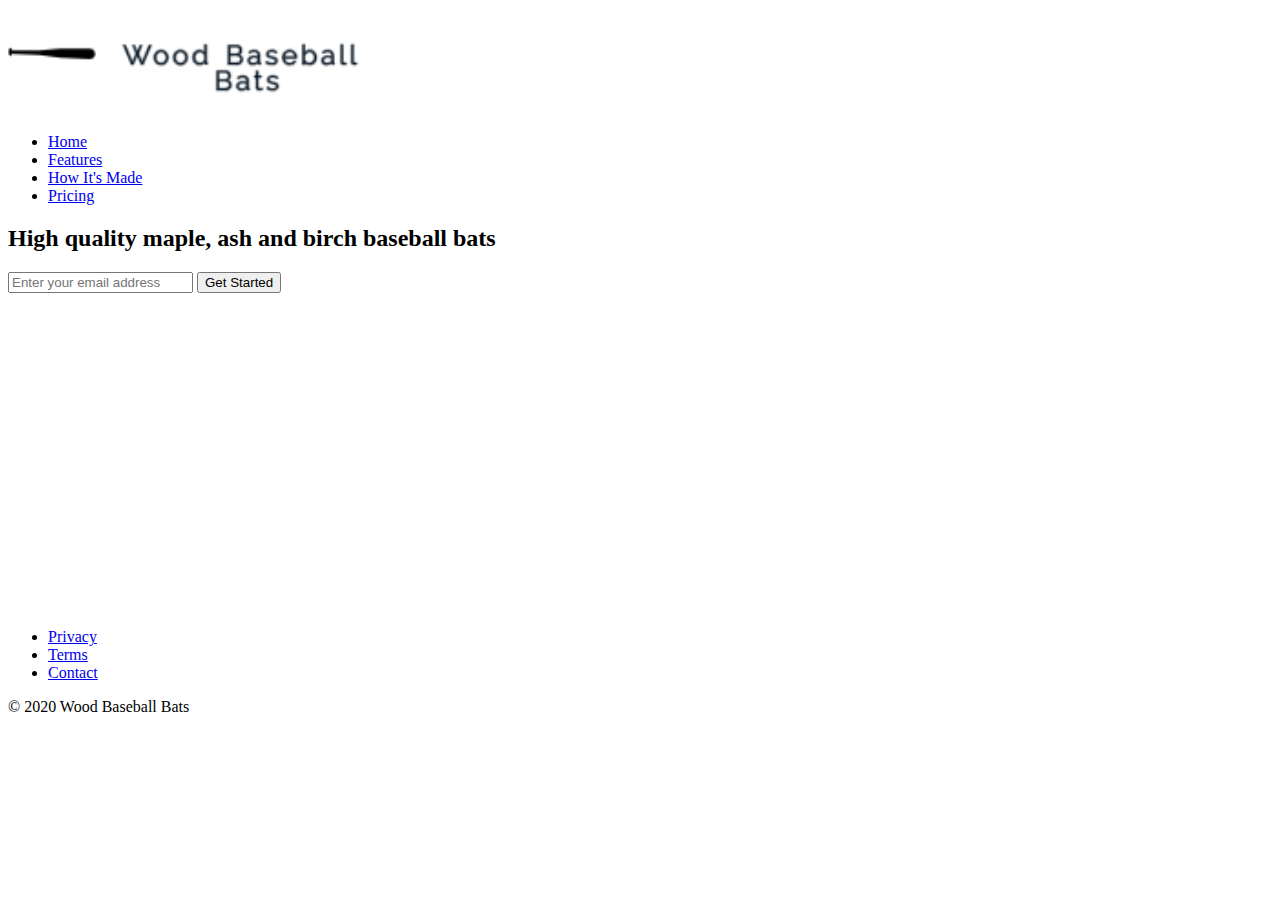
==== index.html @ bc37ed7e "html scaffold and logo" ====
<!DOCTYPE html>
<html>
  <head>
    <meta http-equiv="Content-Type" content="text/html;charset=UTF-8" />
    <meta name="viewport" content="width=device-width, initial-scale=1.0" />
    <title>Product Landing Page</title>
  </head>
  <body>
    <div id="wrapper">
      <header id="header">
        <div class="logo">
          <img
            id="header-img"
            src="images/LogoMakr_3PbUkw.png"
            alt="Wood Baseball Bats Logo"
          />
        </div>
        <nav id="nav-bar">
          <ul>
            <li><a class="nav-link" href="#home">Home</a></li>
            <li><a class="nav-link" href="#features">Features</a></li>
            <li><a class="nav-link" href="#how-its-made">How It's Made</a></li>
            <li><a class="nav-link" href="#pricing">Pricing</a></li>
          </ul>
        </nav>
      </header>
      <section id="hero">
        <h2>High quality maple, ash and birch baseball bats</h2>
        <form id="form" action="https://www.freecodecamp.com/email-submit">
          <input
            type="email"
            name="email"
            id="email"
            placeholder="Enter your email address"
            required
          />
          <input id="submit" type="submit" value="Get Started" />
        </form>
      </section>
      <div>
        <section id="features"></section>
        <section id="how-its-made">
          <iframe
            id="video"
            width="560"
            height="315"
            src="https://www.youtube.com/embed/3amQeoAXUeo"
            frameborder="0"
            allow="accelerometer; autoplay; encrypted-media; gyroscope; picture-in-picture"
            allowfullscreen
          ></iframe>
        </section>
        <section id="pricing"></section>
      </div>
      <footer>
        <ul>
          <li><a href="#">Privacy</a></li>
          <li><a href="#">Terms</a></li>
          <li><a href="#">Contact</a></li>
        </ul>
        &copy; 2020 Wood Baseball Bats
      </footer>
    </div>
  </body>
</html>
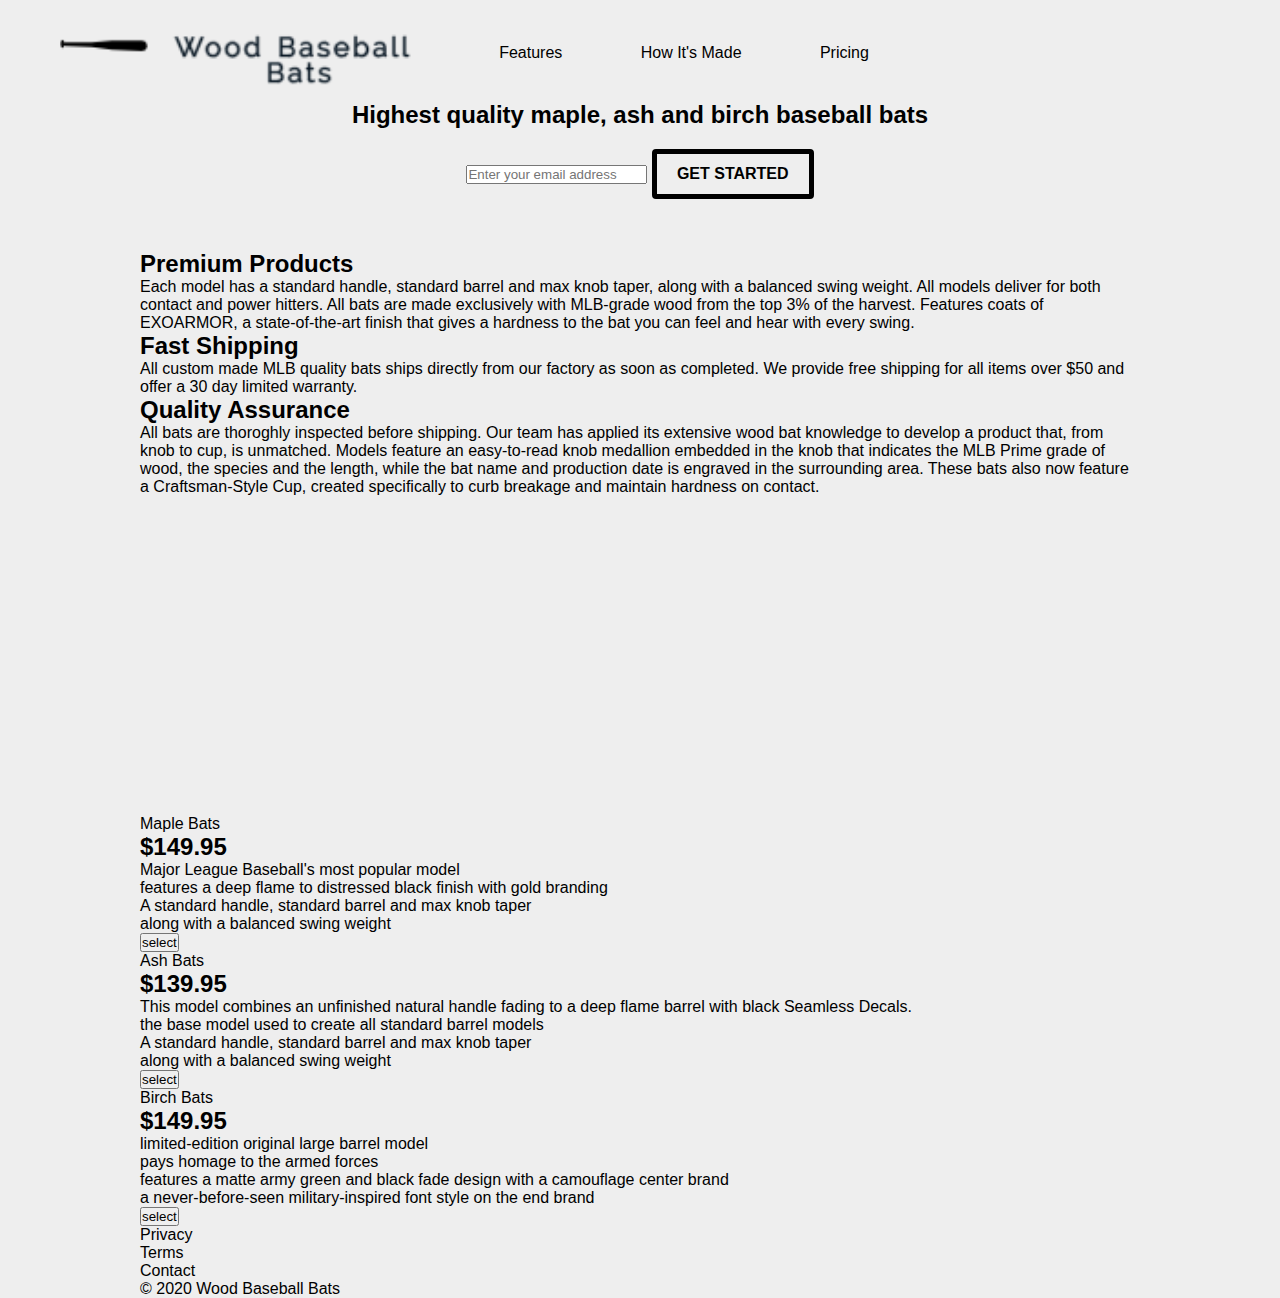
==== commit 4927f27b: "updates to html and css" ====
--- a/index.html
+++ b/index.html
@@ -3,7 +3,8 @@
   <head>
     <meta http-equiv="Content-Type" content="text/html;charset=UTF-8" />
     <meta name="viewport" content="width=device-width, initial-scale=1.0" />
-    <title>Product Landing Page</title>
+    <link rel="stylesheet" href="landing-page.css">
+    <title>Wood Baseball Bats</title>
   </head>
   <body>
     <div id="wrapper">
@@ -17,7 +18,6 @@
         </div>
         <nav id="nav-bar">
           <ul>
-            <li><a class="nav-link" href="#home">Home</a></li>
             <li><a class="nav-link" href="#features">Features</a></li>
             <li><a class="nav-link" href="#how-its-made">How It's Made</a></li>
             <li><a class="nav-link" href="#pricing">Pricing</a></li>
@@ -25,7 +25,7 @@
         </nav>
       </header>
       <section id="hero">
-        <h2>High quality maple, ash and birch baseball bats</h2>
+        <h2>Highest quality maple, ash and birch baseball bats</h2>
         <form id="form" action="https://www.freecodecamp.com/email-submit">
           <input
             type="email"
@@ -34,11 +34,27 @@
             placeholder="Enter your email address"
             required
           />
-          <input id="submit" type="submit" value="Get Started" />
+          <input id="submit" type="submit" value="Get Started" class="button" />
         </form>
       </section>
-      <div>
-        <section id="features"></section>
+      <div class="container">
+        <div id="features">
+          <div class="desc">
+            <h2>Premium Products</h2>
+            <p>Each model has a standard handle, standard barrel and max knob taper, along with a balanced swing weight. All models deliver for both contact and power hitters. All bats are made exclusively with MLB-grade wood from the top 3% of the harvest. Features coats of EXOARMOR, a state-of-the-art finish that gives a hardness to the bat you can feel and hear with every swing.</p>
+          </div>
+          <div class="desc">
+            <h2>Fast Shipping</h2>
+            <p>All custom made MLB quality bats ships directly from our factory as soon as completed. We provide free shipping for all items over $50 and offer a 30 day limited warranty.</p>
+          </div>
+          <div class="desc">
+            <h2>Quality Assurance</h2>
+            <p>
+              All bats are thoroghly inspected before shipping. Our team has applied its extensive wood bat knowledge to develop a product that, from knob to cup, is unmatched. Models feature an easy-to-read knob medallion embedded in the knob that indicates the MLB Prime grade of wood, the species and the length, while the bat name and production date is engraved in the surrounding area. These bats also now feature a Craftsman-Style Cup, created specifically to curb breakage and maintain hardness on contact. 
+            </p>
+          </div>
+          </section>
+        
         <section id="how-its-made">
           <iframe
             id="video"
@@ -50,7 +66,43 @@
             allowfullscreen
           ></iframe>
         </section>
-        <section id="pricing"></section>
+        <section id="pricing">
+          <div class="product" id="maple">
+            <div class="level">Maple Bats</div>
+            <h2>$149.95</h2>
+            <ol>
+
+              <li>Major League Baseball's most popular model</li>
+              <li>features a deep flame to distressed black finish with gold branding</li>
+              <li>A standard handle, standard barrel and max knob taper</li>
+              <li>along with a balanced swing weight</li>
+            </ol>
+            <input type="button" value="select">
+          </div>
+          <div class="product" id="ash">
+            <div class="level">Ash Bats</div>
+            <h2>$139.95</h2>
+            <ol>
+              
+              <li>This model combines an unfinished natural handle fading to a deep flame barrel with black Seamless Decals.</li>
+              <li>the base model used to create all standard barrel models</li>
+              <li>A standard handle, standard barrel and max knob taper</li>
+              <li>along with a balanced swing weight</li>
+            </ol>
+            <input type="button" value="select">
+          </div>
+          <div class="product" id="birch">
+            <div class="level">Birch Bats</div> 
+            <h2>$149.95</h2>
+            <ol>
+              <li>limited-edition original large barrel model</li>
+              <li>pays homage to the armed forces</li>
+              <li>features a matte army green and black fade design with a camouflage center brand</li>
+              <li>a never-before-seen military-inspired font style on the end brand</li>
+            </ol>
+            <input type="button" value="select">
+          </div>
+        </section>
       </div>
       <footer>
         <ul>
--- a/landing-page.css
+++ b/landing-page.css
@@ -0,0 +1,78 @@
+* {
+  margin: 0;
+  padding: 0;
+  box-sizing: border-box;
+}
+body {
+  background-color: #eee;
+  font-family: Arial, Helvetica, sans-serif;
+}
+
+#wrapper {
+  position: relative;
+}
+li {
+  list-style: none;
+}
+a {
+  color: #000;
+  text-decoration: none;
+}
+.container {
+  max-width: 1000px;
+  width: 100%;
+  margin: 0 auto;
+}
+.button {
+  padding: 0 20px;
+  height: 50px;
+  font-size: 1rem;
+  font-weight: 900;
+  border: 5px solid black;
+  border-radius: 4px;
+  background-color: yellowgreen;
+  text-transform: uppercase;
+  background: transparent;
+}
+
+header {
+  position: fixed;
+  top: 0;
+  min-height: 100px;
+  padding: 0 40px;
+  display: flex;
+  justify-content: space-around;
+  align-items: center;
+  background-color: #eee;
+}
+
+.logo > img {
+  width: 100%;
+  height: 100%;
+  max-width: 400px;
+  display: flex;
+  justify-content: center;
+  align-items: center;
+  text-align: center;
+  margin-left: 20px;
+}
+
+nav > ul {
+  width: 35vw;
+  display: flex;
+  flex-direction: row;
+  justify-content: space-around;
+}
+#hero {
+  display: flex;
+  flex-direction: column;
+  align-items: center;
+  justify-content: center;
+  text-align: center;
+  height: 200px;
+  margin-top: 50px;
+}
+#hero > h2 {
+  margin-bottom: 20px;
+  word-wrap: break-word;
+}
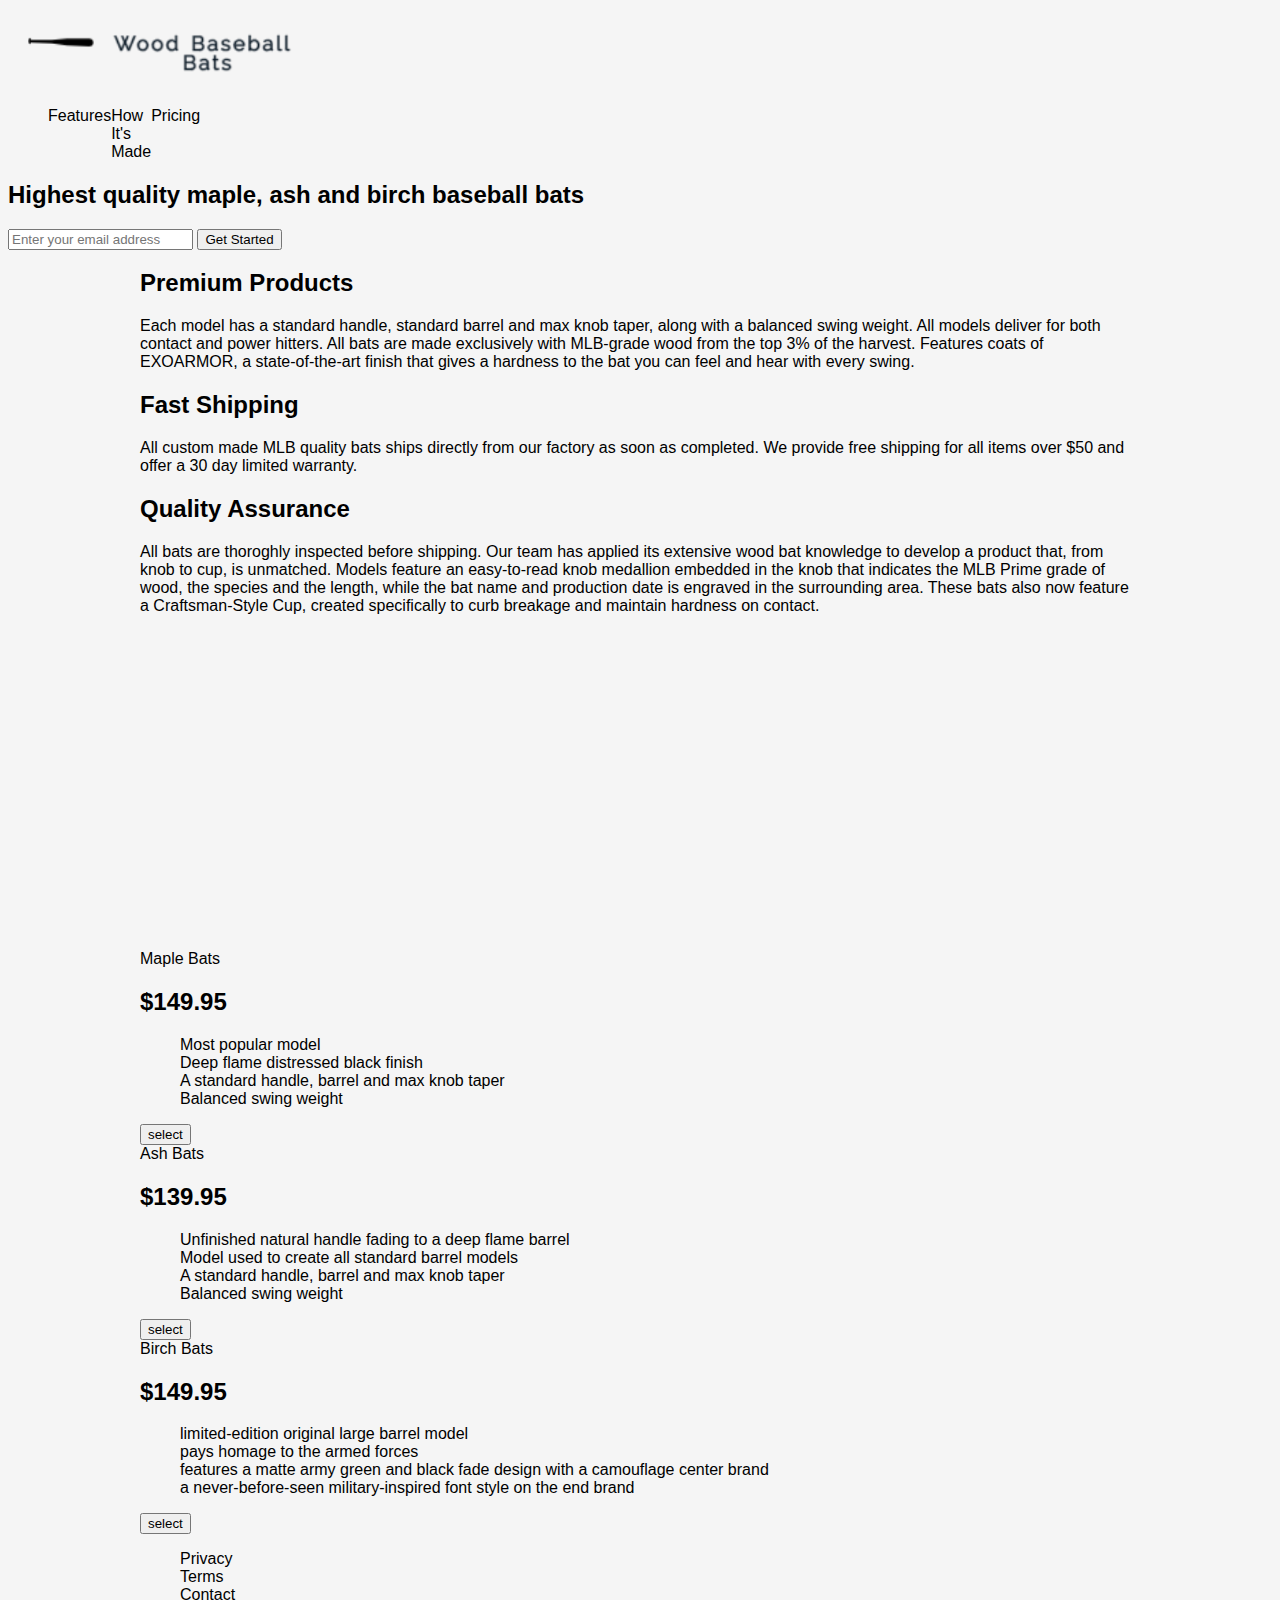
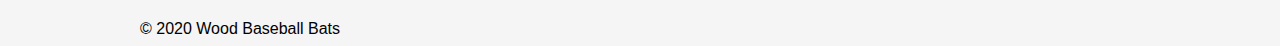
==== commit 00c958d2: "more updates to the CSS" ====
--- a/index.html
+++ b/index.html
@@ -72,10 +72,10 @@
             <h2>$149.95</h2>
             <ol>
 
-              <li>Major League Baseball's most popular model</li>
-              <li>features a deep flame to distressed black finish with gold branding</li>
-              <li>A standard handle, standard barrel and max knob taper</li>
-              <li>along with a balanced swing weight</li>
+              <li>Most popular model</li>
+              <li>Deep flame distressed black finish</li>
+              <li>A standard handle, barrel and max knob taper</li>
+              <li>Balanced swing weight</li>
             </ol>
             <input type="button" value="select">
           </div>
@@ -84,10 +84,10 @@
             <h2>$139.95</h2>
             <ol>
               
-              <li>This model combines an unfinished natural handle fading to a deep flame barrel with black Seamless Decals.</li>
-              <li>the base model used to create all standard barrel models</li>
-              <li>A standard handle, standard barrel and max knob taper</li>
-              <li>along with a balanced swing weight</li>
+              <li>Unfinished natural handle fading to a deep flame barrel</li>
+              <li>Model used to create all standard barrel models</li>
+              <li>A standard handle, barrel and max knob taper</li>
+              <li>Balanced swing weight</li>
             </ol>
             <input type="button" value="select">
           </div>
@@ -100,7 +100,7 @@
               <li>features a matte army green and black fade design with a camouflage center brand</li>
               <li>a never-before-seen military-inspired font style on the end brand</li>
             </ol>
-            <input type="button" value="select">
+            <input type="button" value="select" class="buttons">
           </div>
         </section>
       </div>
--- a/landing-page.css
+++ b/landing-page.css
@@ -1,11 +1,9 @@
 * {
-  margin: 0;
-  padding: 0;
   box-sizing: border-box;
 }
 body {
-  background-color: #eee;
   font-family: Arial, Helvetica, sans-serif;
+  background-color: whitesmoke;
 }
 
 #wrapper {
@@ -23,56 +21,15 @@
   width: 100%;
   margin: 0 auto;
 }
-.button {
-  padding: 0 20px;
-  height: 50px;
-  font-size: 1rem;
-  font-weight: 900;
-  border: 5px solid black;
-  border-radius: 4px;
-  background-color: yellowgreen;
-  text-transform: uppercase;
-  background: transparent;
-}
-
-header {
-  position: fixed;
-  top: 0;
-  min-height: 100px;
-  padding: 0 40px;
-  display: flex;
-  justify-content: space-around;
-  align-items: center;
-  background-color: #eee;
-}
-
 .logo > img {
+  height: 100%;
   width: 100%;
-  height: 100%;
-  max-width: 400px;
-  display: flex;
-  justify-content: center;
-  align-items: center;
-  text-align: center;
+  max-width: 300px;
   margin-left: 20px;
 }
-
 nav > ul {
-  width: 35vw;
+  width: 150px;
   display: flex;
   flex-direction: row;
   justify-content: space-around;
 }
-#hero {
-  display: flex;
-  flex-direction: column;
-  align-items: center;
-  justify-content: center;
-  text-align: center;
-  height: 200px;
-  margin-top: 50px;
-}
-#hero > h2 {
-  margin-bottom: 20px;
-  word-wrap: break-word;
-}
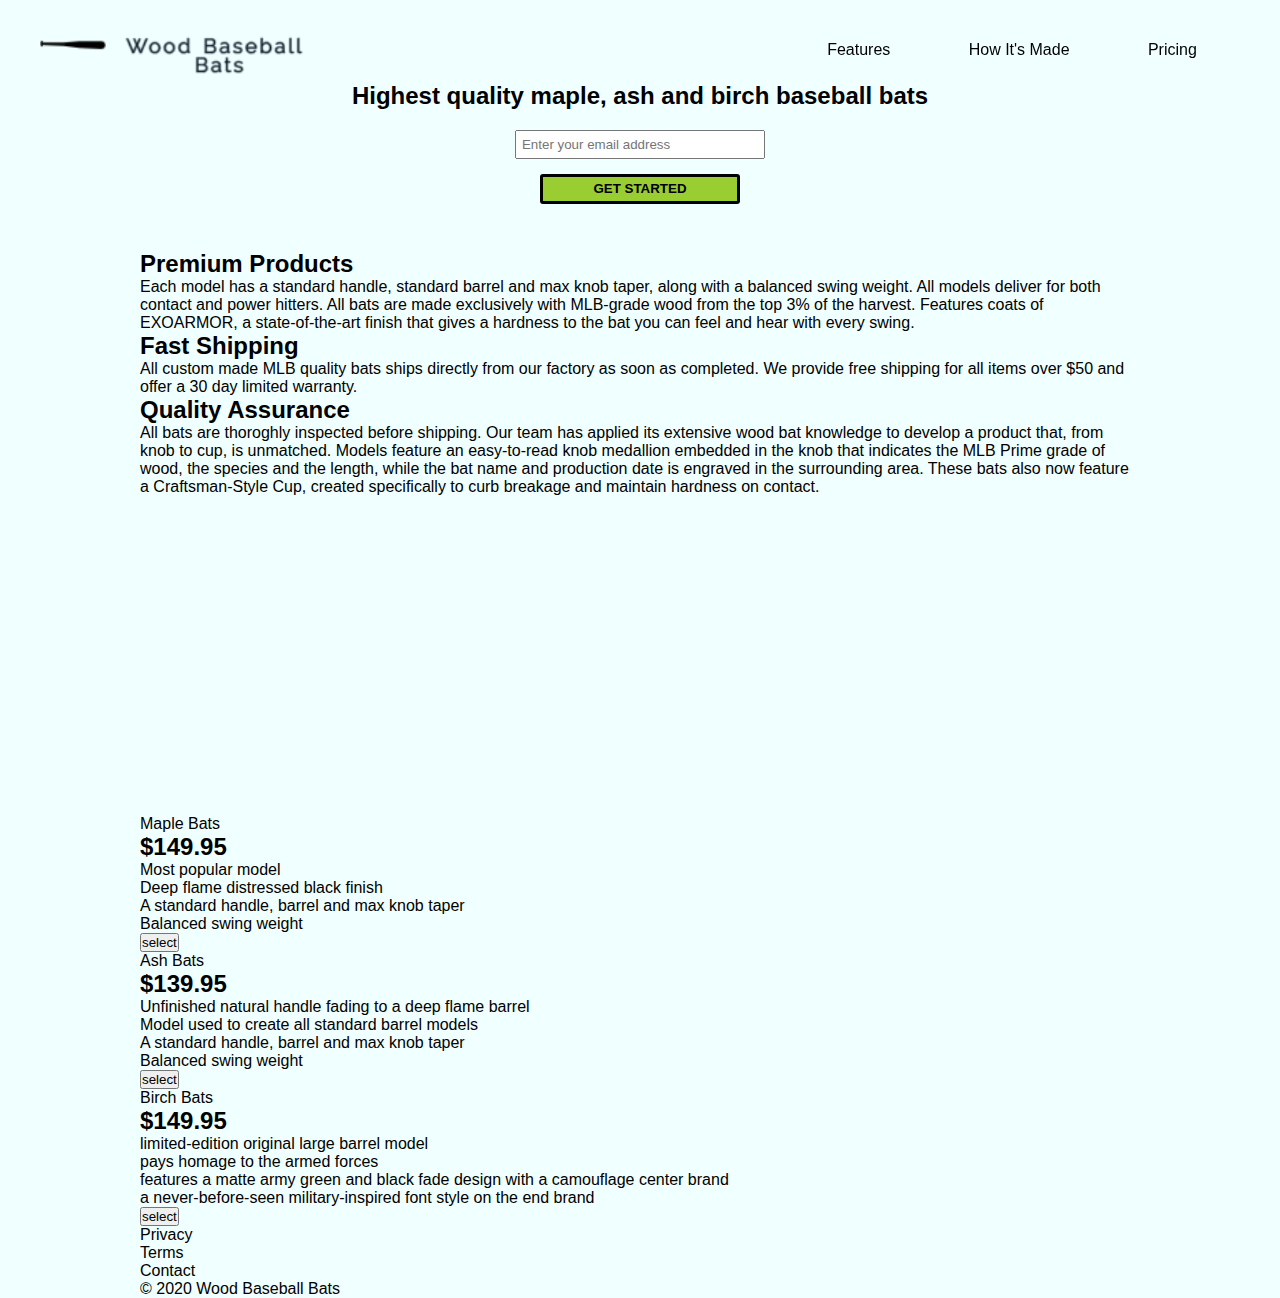
==== commit d49abbf2: "css redue" ====
--- a/index.html
+++ b/index.html
@@ -7,8 +7,8 @@
     <title>Wood Baseball Bats</title>
   </head>
   <body>
-    <div id="wrapper">
-      <header id="header">
+    <div class="page-wrapper">
+    <header id="header">
         <div class="logo">
           <img
             id="header-img"
@@ -24,6 +24,7 @@
           </ul>
         </nav>
       </header>
+      
       <section id="hero">
         <h2>Highest quality maple, ash and birch baseball bats</h2>
         <form id="form" action="https://www.freecodecamp.com/email-submit">
--- a/landing-page.css
+++ b/landing-page.css
@@ -1,35 +1,99 @@
 * {
+  margin: 0;
+  padding: 0;
   box-sizing: border-box;
 }
 body {
   font-family: Arial, Helvetica, sans-serif;
-  background-color: whitesmoke;
+  font-weight: 400;
+  background-color: azure;
 }
 
-#wrapper {
+.page-wrapper {
   position: relative;
 }
+
+header {
+  position: fixed;
+  top: 0;
+  min-height: 100px;
+  padding: 0 20px;
+  display: flex;
+  justify-content: space-around;
+  align-items: center;
+}
+.logo {
+  width: 60vw;
+}
+.logo > img {
+  height: 100%;
+  width: 100%;
+  max-width: 300px;
+  margin-left: 20px;
+  display: flex;
+  justify-content: center;
+  align-items: center;
+  text-align: center;
+}
+
 li {
   list-style: none;
 }
+
 a {
   color: #000;
   text-decoration: none;
+}
+nav {
+  font-weight: 400;
+}
+nav > ul {
+  width: 35vw;
+  display: flex;
+  flex-direction: row;
+  justify-content: space-around;
 }
 .container {
   max-width: 1000px;
   width: 100%;
   margin: 0 auto;
 }
-.logo > img {
-  height: 100%;
+
+#hero {
+  display: flex;
+  flex-direction: column;
+  align-items: center;
+  justify-content: center;
+  margin-top: 50px;
+  height: 200px;
+  text-align: center;
+}
+#hero > h2 {
+  margin-bottom: 20px;
+}
+
+#email {
+  max-width: 250px;
   width: 100%;
-  max-width: 300px;
-  margin-left: 20px;
+  padding: 5px;
 }
-nav > ul {
-  width: 150px;
+
+#submit {
+  max-width: 200px;
+  width: 100%;
+  height: 30px;
+  margin: 15px 0;
+  background-color: yellowgreen;
+  border: 3px solid black;
+  border-radius: 3px;
+  font-weight: 600;
+  text-transform: uppercase;
+}
+#submit:hover {
+  background-color: yellow;
+}
+
+#features .desc {
   display: flex;
-  flex-direction: row;
-  justify-content: space-around;
+  flex-direction: column;
 }
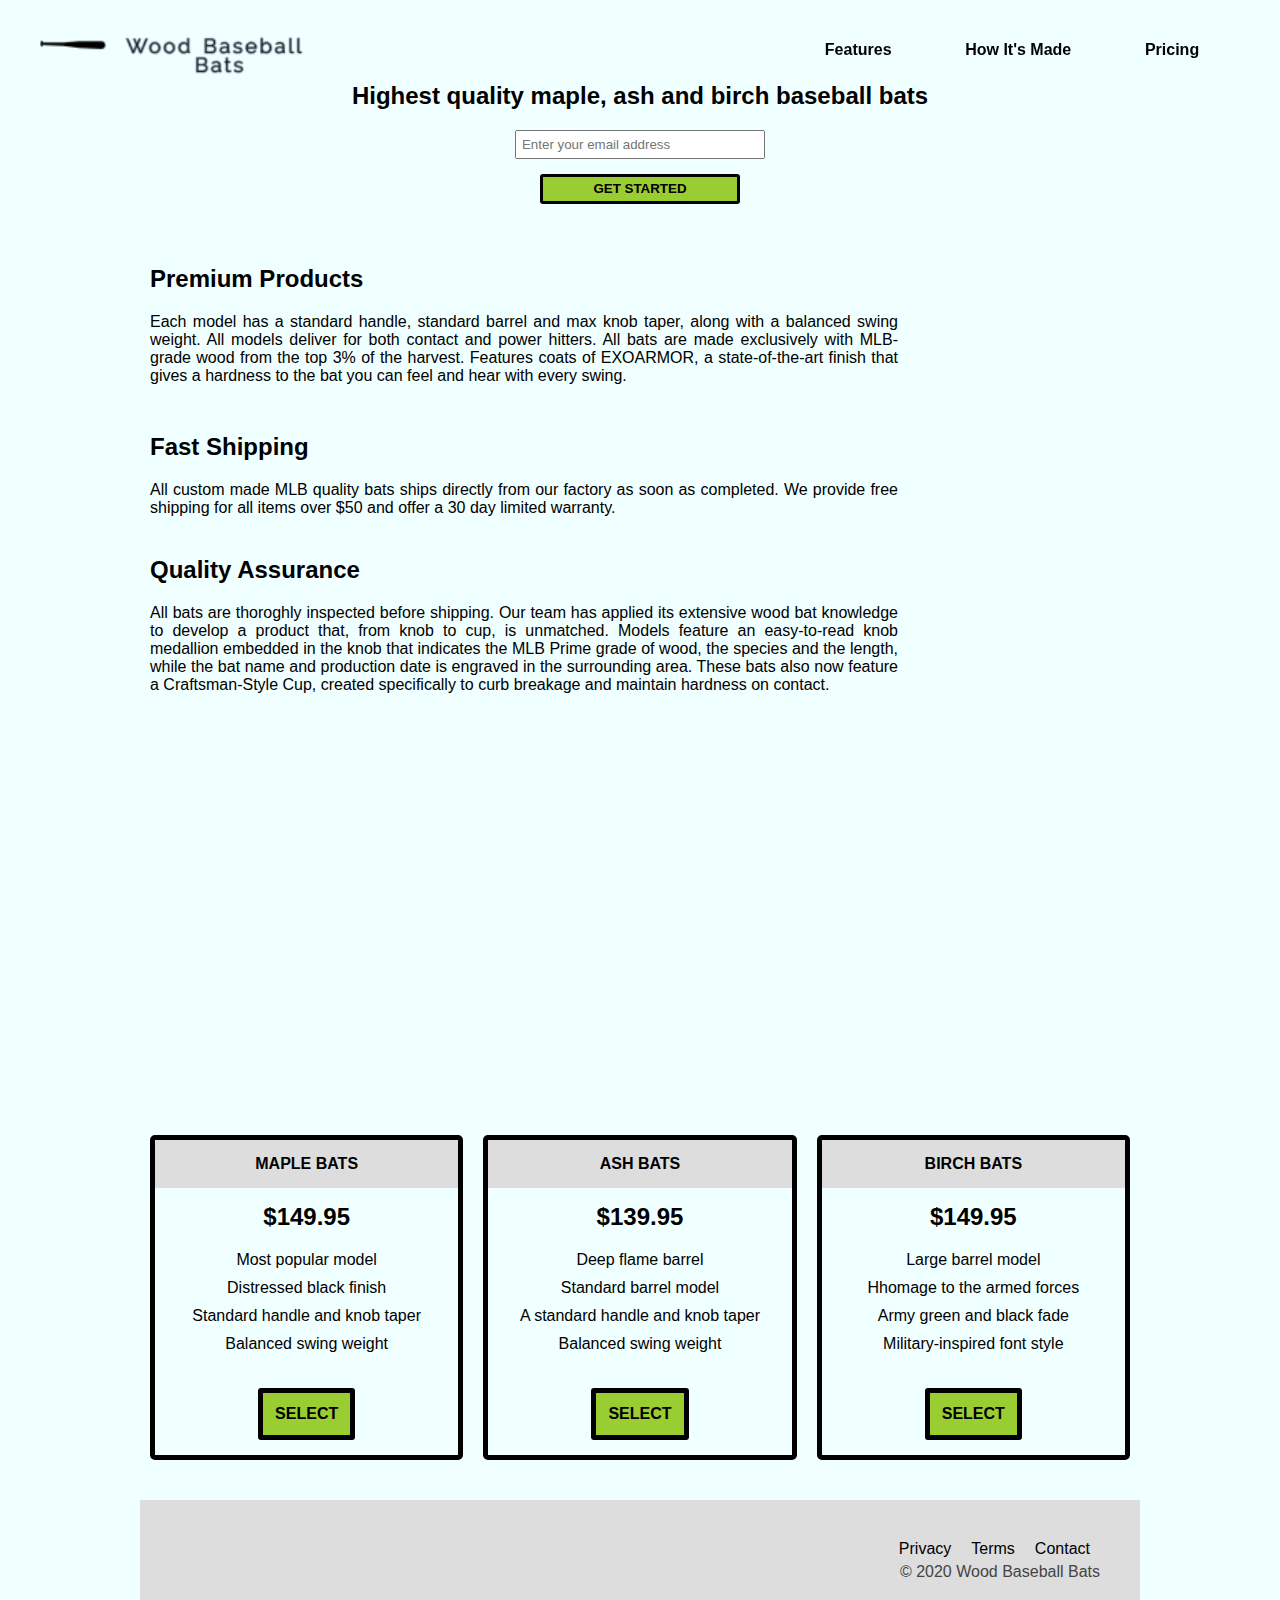
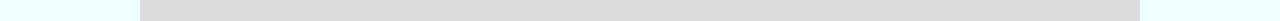
==== commit 4fb3715e: "html and css changes" ====
--- a/index.html
+++ b/index.html
@@ -74,32 +74,32 @@
             <ol>
 
               <li>Most popular model</li>
-              <li>Deep flame distressed black finish</li>
-              <li>A standard handle, barrel and max knob taper</li>
+              <li>Distressed black finish</li>
+              <li>Standard handle and knob taper</li>
               <li>Balanced swing weight</li>
             </ol>
-            <input type="button" value="select">
+            <input type="button" value="select" class="buttons">
           </div>
           <div class="product" id="ash">
             <div class="level">Ash Bats</div>
             <h2>$139.95</h2>
             <ol>
               
-              <li>Unfinished natural handle fading to a deep flame barrel</li>
-              <li>Model used to create all standard barrel models</li>
-              <li>A standard handle, barrel and max knob taper</li>
+              <li>Deep flame barrel</li>
+              <li>Standard barrel model</li>
+              <li>A standard handle and knob taper</li>
               <li>Balanced swing weight</li>
             </ol>
-            <input type="button" value="select">
+            <input type="button" value="select" class="buttons">
           </div>
           <div class="product" id="birch">
             <div class="level">Birch Bats</div> 
             <h2>$149.95</h2>
             <ol>
-              <li>limited-edition original large barrel model</li>
-              <li>pays homage to the armed forces</li>
-              <li>features a matte army green and black fade design with a camouflage center brand</li>
-              <li>a never-before-seen military-inspired font style on the end brand</li>
+              <li>Large barrel model</li>
+              <li>Hhomage to the armed forces</li>
+              <li>Army green and black fade</li>
+              <li>Military-inspired font style</li>
             </ol>
             <input type="button" value="select" class="buttons">
           </div>
@@ -111,7 +111,7 @@
           <li><a href="#">Terms</a></li>
           <li><a href="#">Contact</a></li>
         </ul>
-        &copy; 2020 Wood Baseball Bats
+        <span>&copy; 2020 Wood Baseball Bats</span>
       </footer>
     </div>
   </body>
--- a/landing-page.css
+++ b/landing-page.css
@@ -45,7 +45,7 @@
   text-decoration: none;
 }
 nav {
-  font-weight: 400;
+  font-weight: 600;
 }
 nav > ul {
   width: 35vw;
@@ -96,4 +96,94 @@
 #features .desc {
   display: flex;
   flex-direction: column;
+  justify-content: center;
+  height: 150px;
+  width: 60vw;
+  padding: 10px;
 }
+
+.desc > p {
+  margin-top: 20px;
+  font-weight: 500;
+  text-align: justify;
+}
+#how-its-made {
+  display: flex;
+  margin-top: 50px;
+  justify-content: center;
+}
+#how-its-made > iframe {
+  max-width: 650px;
+  width: 100%;
+}
+
+#pricing {
+  margin-top: 60px;
+  display: flex;
+  flex-direction: row;
+  justify-content: center;
+}
+.product {
+  display: flex;
+  flex-direction: column;
+  align-items: center;
+  text-align: center;
+  width: calc(100% / 3);
+  margin: 10px;
+  border: 5px solid #000;
+  border-radius: 5px;
+}
+
+.product > .level {
+  background-color: #ddd;
+  color: #000;
+  padding: 15px 0;
+  width: 100%;
+  text-transform: uppercase;
+  font-weight: 700;
+}
+.product > h2 {
+  margin-top: 15px;
+}
+.product > ol {
+  margin: 15px 0;
+}
+.product > ol > li {
+  padding: 5px 0;
+}
+
+.product > .buttons {
+  border: 0;
+  padding: 12px;
+  margin: 15px 0;
+  background-color: yellowgreen;
+  font-weight: 600;
+  text-transform: uppercase;
+  border: 5px solid #000;
+  border-radius: 3px;
+  font-size: 16px;
+}
+.product > .buttons:hover {
+  background-color: yellow;
+  transition: background-color 1s;
+}
+footer {
+  margin-top: 30px;
+  background-color: #ddd;
+  padding: 40px;
+}
+footer > ul {
+  display: flex;
+  justify-content: flex-end;
+}
+footer > ul > li {
+  padding: 0 10px;
+}
+
+footer > span {
+  margin-top: 5px;
+  display: flex;
+  justify-content: flex-end;
+  font-size: 16px;
+  color: #444;
+}
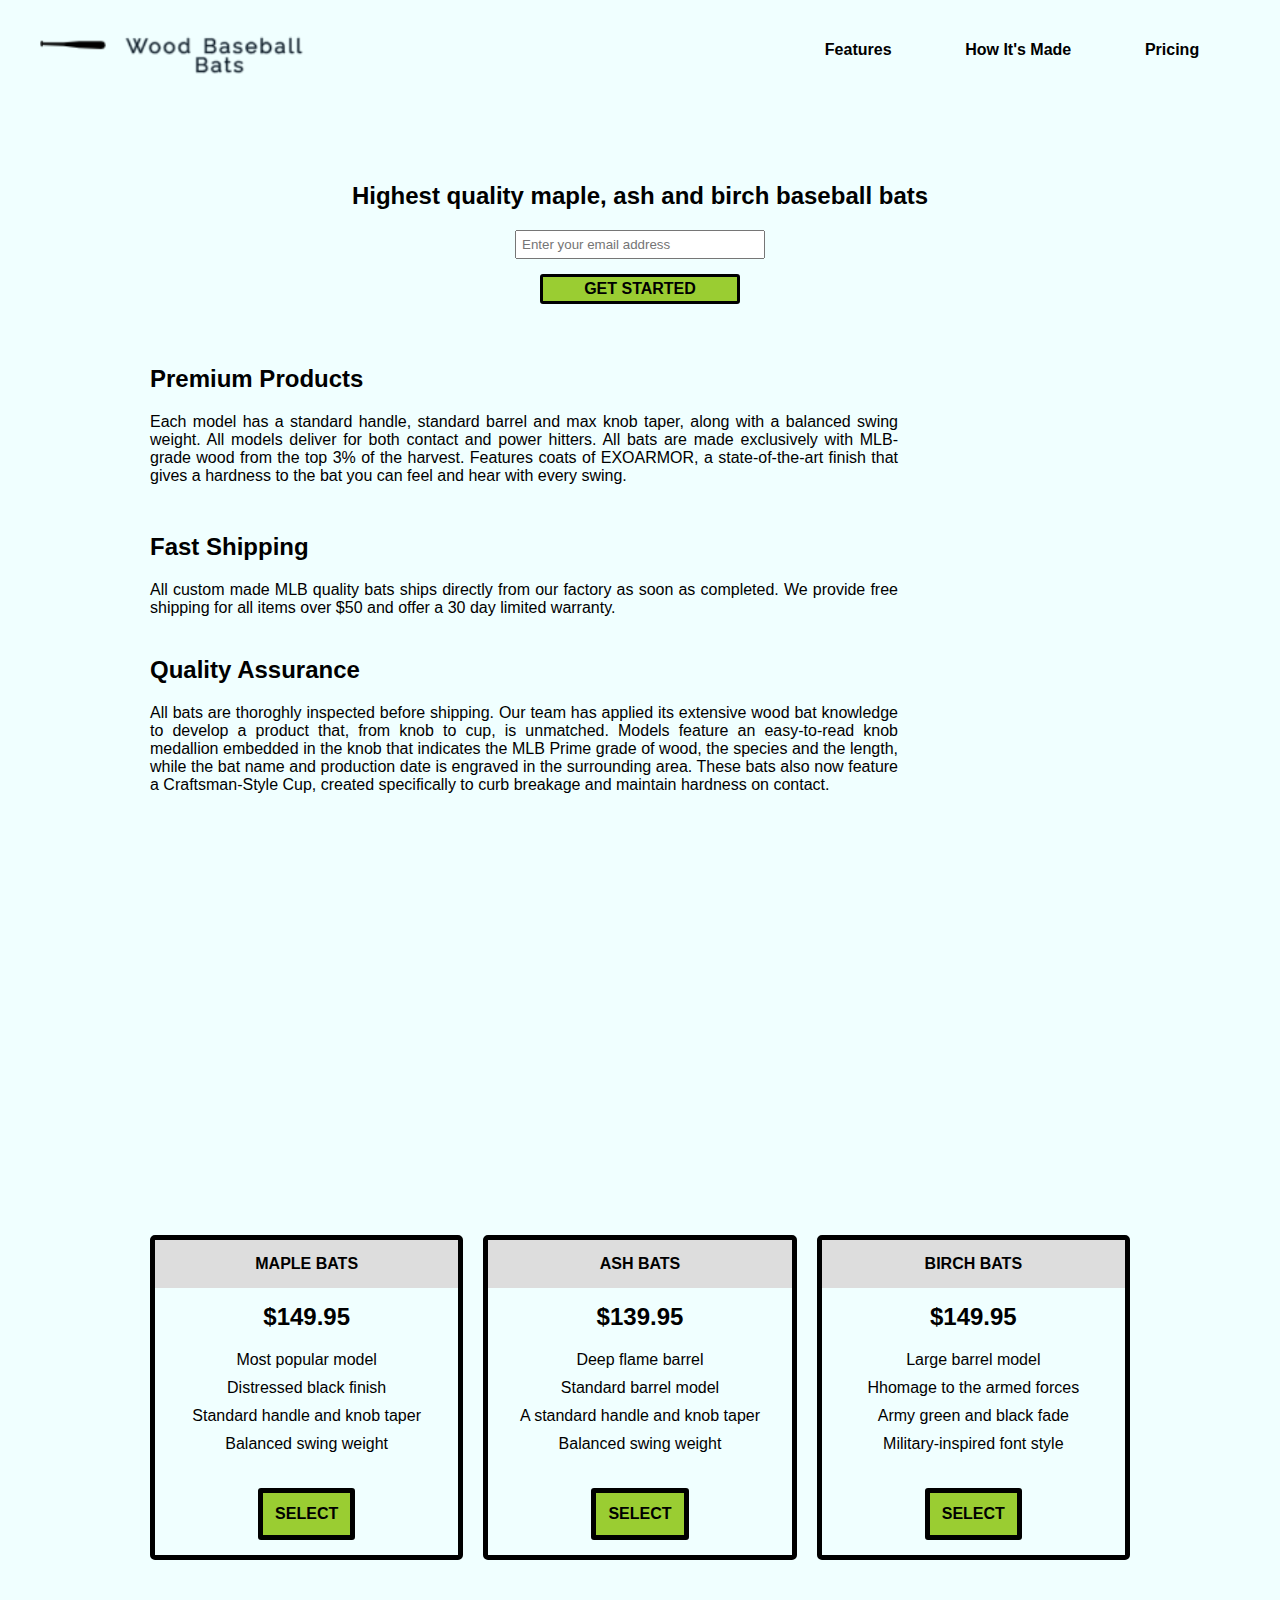
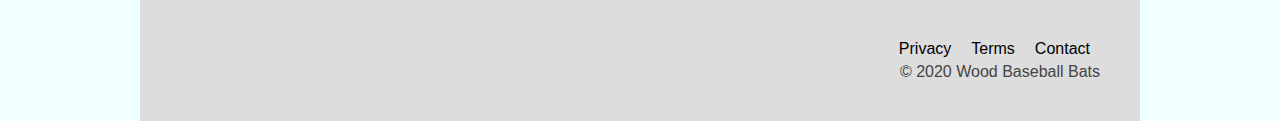
==== commit 0afed863: "final changes to html and css" ====
--- a/index.html
+++ b/index.html
@@ -24,7 +24,9 @@
           </ul>
         </nav>
       </header>
-      
+      <div class="container"></div>
+
+      </div>
       <section id="hero">
         <h2>Highest quality maple, ash and birch baseball bats</h2>
         <form id="form" action="https://www.freecodecamp.com/email-submit">
@@ -51,11 +53,11 @@
           <div class="desc">
             <h2>Quality Assurance</h2>
             <p>
-              All bats are thoroghly inspected before shipping. Our team has applied its extensive wood bat knowledge to develop a product that, from knob to cup, is unmatched. Models feature an easy-to-read knob medallion embedded in the knob that indicates the MLB Prime grade of wood, the species and the length, while the bat name and production date is engraved in the surrounding area. These bats also now feature a Craftsman-Style Cup, created specifically to curb breakage and maintain hardness on contact. 
+              All bats are thoroghly inspected before shipping. Our team has applied its extensive wood bat knowledge to develop a product that, from knob to cup, is unmatched. Models feature an easy-to-read knob medallion embedded in the knob that indicates the MLB Prime grade of wood, the species and the length, while the bat name and production date is engraved in the surrounding area. These bats also now feature a Craftsman-Style Cup, created specifically to curb breakage and maintain hardness on contact.
             </p>
           </div>
           </section>
-        
+
         <section id="how-its-made">
           <iframe
             id="video"
@@ -84,7 +86,7 @@
             <div class="level">Ash Bats</div>
             <h2>$139.95</h2>
             <ol>
-              
+
               <li>Deep flame barrel</li>
               <li>Standard barrel model</li>
               <li>A standard handle and knob taper</li>
@@ -93,7 +95,7 @@
             <input type="button" value="select" class="buttons">
           </div>
           <div class="product" id="birch">
-            <div class="level">Birch Bats</div> 
+            <div class="level">Birch Bats</div>
             <h2>$149.95</h2>
             <ol>
               <li>Large barrel model</li>
--- a/landing-page.css
+++ b/landing-page.css
@@ -21,10 +21,13 @@
   display: flex;
   justify-content: space-around;
   align-items: center;
-}
+  background-color: azure;
+}
+
 .logo {
   width: 60vw;
 }
+
 .logo > img {
   height: 100%;
   width: 100%;
@@ -64,12 +67,24 @@
   flex-direction: column;
   align-items: center;
   justify-content: center;
-  margin-top: 50px;
+  margin-top: 150px;
   height: 200px;
   text-align: center;
 }
 #hero > h2 {
   margin-bottom: 20px;
+}
+
+.button {
+  padding: 0 20px;
+  height: 40px;
+  font-size: 1em;
+  font-weight: 900;
+  text-transform: uppercase;
+  border: 3px solid black;
+  border-radius: 2px;
+  background: transparent;
+  cursor: pointer;
 }
 
 #email {
@@ -91,6 +106,7 @@
 }
 #submit:hover {
   background-color: yellow;
+  transition: background-color 1s;
 }
 
 #features .desc {
@@ -187,3 +203,70 @@
   font-size: 16px;
   color: #444;
 }
+@media (max-width: 600px) {
+    header {
+      flex-wrap: wrap;
+    }
+  }
+@media (max-width: 650px) {
+  .logo {
+      margin-top: 15px;
+      width: 100%;
+      position: relative;
+    }
+}
+@media (max-width: 650px) {
+    .logo > img {
+      margin: 0 auto;
+    }
+]
+@media (max-width: 650px) {
+    nav {
+      margin-top: 10px;
+      width: 100%;
+      display: flex;
+      flex-direction: column;
+      align-items: center;
+      text-align: center;
+      padding: 0 50px;
+    }
+    nav li {
+      padding-bottom: 5px;
+    }
+}
+@media (max-width: 650px) {
+    nav > ul {
+      flex-direction: column;
+    }
+
+  }
+@media (max-width: 650px) {
+    #hero {
+      margin-top: 150px;
+    }
+}
+@media (max-width: 550px) {
+    #features .desc {
+      width: 100%;
+      text-align: center;
+      padding: 0;
+      height: 150px;
+    }
+}
+@media (max-width: 650px) {
+    #features {
+      margin-top: 0;
+      width: 100%;
+    }
+}
+@media (max-width: 800px){
+  #pricing {
+    flex-direction: column;
+  }
+  .product {
+    max-width: 300px;
+    width: 100%;
+    margin: 0 auto;
+    margin-bottom: 10px;
+  }
+}
